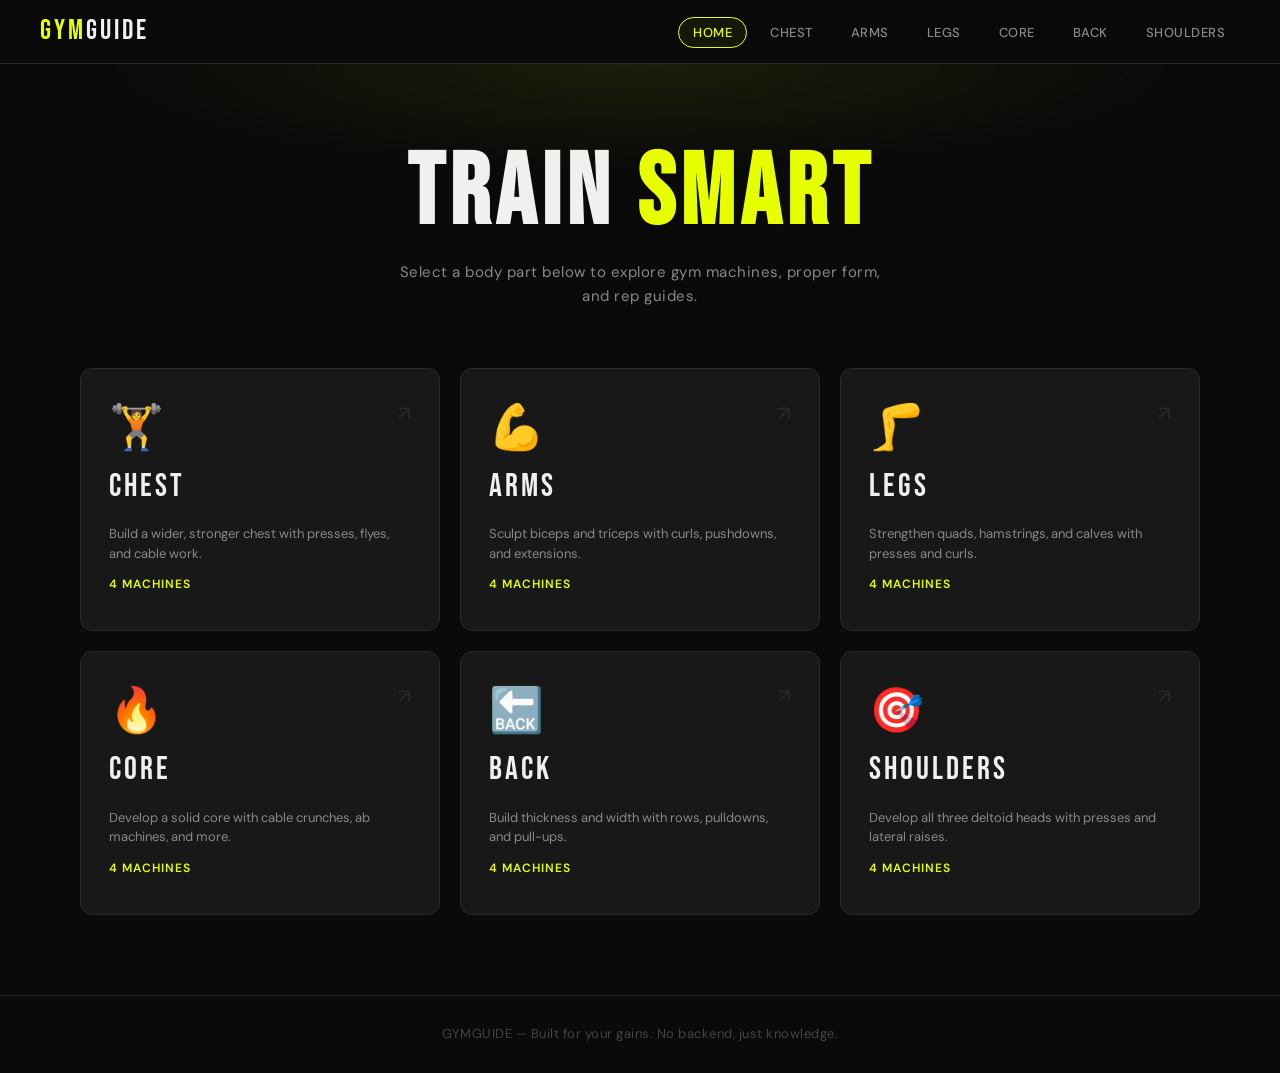
==== index.html @ eeb55a71 "initial commit" ====
<!DOCTYPE html>
<html lang="en">
<head>
  <meta charset="UTF-8" />
  <meta name="viewport" content="width=device-width, initial-scale=1.0" />
  <title>GymGuide — Your Complete Workout Reference</title>
  <link rel="stylesheet" href="css/style.css" />
</head>
<body>

  <!-- NAVBAR -->
  <nav>
    <a href="index.html" class="nav-logo">GYM<span>GUIDE</span></a>
    <ul class="nav-links">
      <li><a href="index.html">Home</a></li>
      <li><a href="pages/chest.html">Chest</a></li>
      <li><a href="pages/arms.html">Arms</a></li>
      <li><a href="pages/legs.html">Legs</a></li>
      <li><a href="pages/core.html">Core</a></li>
      <li><a href="pages/back.html">Back</a></li>
      <li><a href="pages/shoulders.html">Shoulders</a></li>
    </ul>
  </nav>

  <!-- HERO -->
  <section class="page-hero">
    <h1>TRAIN <span>SMART</span></h1>
    <p>Select a body part below to explore gym machines, proper form, and rep guides.</p>
  </section>

  <!-- BODY PART CARDS -->
  <main class="bodypart-grid">

    <a href="pages/chest.html" class="bodypart-card fade-up">
      <div class="card-icon">🏋️</div>
      <div class="card-label">CHEST</div>
      <div class="card-desc">Build a wider, stronger chest with presses, flyes, and cable work.</div>
      <div class="card-count">4 Machines</div>
      <div class="card-arrow">↗</div>
    </a>

    <a href="pages/arms.html" class="bodypart-card fade-up">
      <div class="card-icon">💪</div>
      <div class="card-label">ARMS</div>
      <div class="card-desc">Sculpt biceps and triceps with curls, pushdowns, and extensions.</div>
      <div class="card-count">4 Machines</div>
      <div class="card-arrow">↗</div>
    </a>

    <a href="pages/legs.html" class="bodypart-card fade-up">
      <div class="card-icon">🦵</div>
      <div class="card-label">LEGS</div>
      <div class="card-desc">Strengthen quads, hamstrings, and calves with presses and curls.</div>
      <div class="card-count">4 Machines</div>
      <div class="card-arrow">↗</div>
    </a>

    <a href="pages/core.html" class="bodypart-card fade-up">
      <div class="card-icon">🔥</div>
      <div class="card-label">CORE</div>
      <div class="card-desc">Develop a solid core with cable crunches, ab machines, and more.</div>
      <div class="card-count">4 Machines</div>
      <div class="card-arrow">↗</div>
    </a>

    <a href="pages/back.html" class="bodypart-card fade-up">
      <div class="card-icon">🔙</div>
      <div class="card-label">BACK</div>
      <div class="card-desc">Build thickness and width with rows, pulldowns, and pull-ups.</div>
      <div class="card-count">4 Machines</div>
      <div class="card-arrow">↗</div>
    </a>

    <a href="pages/shoulders.html" class="bodypart-card fade-up">
      <div class="card-icon">🎯</div>
      <div class="card-label">SHOULDERS</div>
      <div class="card-desc">Develop all three deltoid heads with presses and lateral raises.</div>
      <div class="card-count">4 Machines</div>
      <div class="card-arrow">↗</div>
    </a>

  </main>

  <footer>
    <p>GYMGUIDE &mdash; Built for your gains. No backend, just knowledge.</p>
  </footer>

  <script src="js/navigation.js"></script>
</body>
</html>
---- css/style.css ----
@import url('https://fonts.googleapis.com/css2?family=Bebas+Neue&family=DM+Sans:wght@300;400;500;600&display=swap');

:root {
  --black: #0a0a0a;
  --dark: #111111;
  --card-bg: #181818;
  --accent: #e8ff00;
  --accent2: #ff4d1c;
  --text: #f0f0f0;
  --muted: #888;
  --border: #2a2a2a;
  --radius: 12px;
  --transition: 0.25s ease;
}

*, *::before, *::after { box-sizing: border-box; margin: 0; padding: 0; }

html { scroll-behavior: smooth; }

body {
  background: var(--black);
  color: var(--text);
  font-family: 'DM Sans', sans-serif;
  font-size: 16px;
  line-height: 1.6;
  min-height: 100vh;
}

/* ── NAVBAR ── */
nav {
  position: sticky;
  top: 0;
  z-index: 100;
  background: rgba(10,10,10,0.92);
  backdrop-filter: blur(12px);
  border-bottom: 1px solid var(--border);
  padding: 0 40px;
  height: 64px;
  display: flex;
  align-items: center;
  justify-content: space-between;
}

.nav-logo {
  font-family: 'Bebas Neue', sans-serif;
  font-size: 28px;
  letter-spacing: 3px;
  color: var(--accent);
  text-decoration: none;
}

.nav-logo span { color: var(--text); }

.nav-links {
  display: flex;
  gap: 8px;
  list-style: none;
}

.nav-links a {
  color: var(--muted);
  text-decoration: none;
  font-size: 13px;
  font-weight: 500;
  letter-spacing: 0.5px;
  padding: 6px 14px;
  border-radius: 20px;
  border: 1px solid transparent;
  transition: all var(--transition);
  text-transform: uppercase;
}

.nav-links a:hover,
.nav-links a.active {
  color: var(--accent);
  border-color: var(--accent);
  background: rgba(232,255,0,0.06);
}

/* ── HERO / PAGE HEADER ── */
.page-hero {
  padding: 80px 40px 60px;
  text-align: center;
  position: relative;
  overflow: hidden;
}

.page-hero::before {
  content: '';
  position: absolute;
  inset: 0;
  background: radial-gradient(ellipse 60% 50% at 50% 0%, rgba(232,255,0,0.08) 0%, transparent 70%);
  pointer-events: none;
}

.page-hero h1 {
  font-family: 'Bebas Neue', sans-serif;
  font-size: clamp(56px, 10vw, 100px);
  letter-spacing: 6px;
  line-height: 1;
  color: var(--text);
}

.page-hero h1 span { color: var(--accent); }

.page-hero p {
  margin-top: 16px;
  color: var(--muted);
  font-size: 15px;
  letter-spacing: 0.5px;
  max-width: 500px;
  margin-inline: auto;
}

/* ── BODY PART GRID (Home) ── */
.bodypart-grid {
  display: grid;
  grid-template-columns: repeat(auto-fit, minmax(280px, 1fr));
  gap: 20px;
  padding: 0 40px 80px;
  max-width: 1200px;
  margin: 0 auto;
}

.bodypart-card {
  background: var(--card-bg);
  border: 1px solid var(--border);
  border-radius: var(--radius);
  padding: 36px 28px;
  cursor: pointer;
  text-decoration: none;
  color: var(--text);
  display: flex;
  flex-direction: column;
  gap: 12px;
  position: relative;
  overflow: hidden;
  transition: all var(--transition);
}

.bodypart-card::before {
  content: '';
  position: absolute;
  top: 0; left: 0; right: 0;
  height: 3px;
  background: var(--accent);
  transform: scaleX(0);
  transform-origin: left;
  transition: transform var(--transition);
}

.bodypart-card:hover {
  border-color: rgba(232,255,0,0.3);
  transform: translateY(-4px);
  box-shadow: 0 20px 40px rgba(0,0,0,0.4), 0 0 0 1px rgba(232,255,0,0.1);
}

.bodypart-card:hover::before { transform: scaleX(1); }

.bodypart-card .card-icon {
  font-size: 44px;
  line-height: 1;
}

.bodypart-card .card-label {
  font-family: 'Bebas Neue', sans-serif;
  font-size: 32px;
  letter-spacing: 3px;
  color: var(--text);
}

.bodypart-card .card-desc {
  font-size: 13px;
  color: var(--muted);
  line-height: 1.5;
}

.bodypart-card .card-count {
  margin-top: auto;
  font-size: 12px;
  font-weight: 600;
  color: var(--accent);
  letter-spacing: 1px;
  text-transform: uppercase;
}

.bodypart-card .card-arrow {
  position: absolute;
  top: 28px; right: 28px;
  font-size: 20px;
  color: var(--border);
  transition: all var(--transition);
}

.bodypart-card:hover .card-arrow {
  color: var(--accent);
  transform: translate(4px, -4px);
}

/* ── EQUIPMENT PAGE ── */
.equipment-header {
  padding: 50px 40px 30px;
  max-width: 1200px;
  margin: 0 auto;
}

.back-btn {
  display: inline-flex;
  align-items: center;
  gap: 8px;
  color: var(--muted);
  text-decoration: none;
  font-size: 13px;
  font-weight: 500;
  letter-spacing: 0.5px;
  text-transform: uppercase;
  transition: color var(--transition);
  margin-bottom: 32px;
}

.back-btn:hover { color: var(--accent); }
.back-btn svg { transition: transform var(--transition); }
.back-btn:hover svg { transform: translateX(-4px); }

.section-tag {
  display: inline-block;
  background: var(--accent);
  color: var(--black);
  font-size: 11px;
  font-weight: 600;
  letter-spacing: 2px;
  text-transform: uppercase;
  padding: 4px 12px;
  border-radius: 20px;
  margin-bottom: 16px;
}

.section-title {
  font-family: 'Bebas Neue', sans-serif;
  font-size: clamp(40px, 7vw, 72px);
  letter-spacing: 4px;
  line-height: 1;
}

/* ── EQUIPMENT CARDS GRID ── */
.equipment-grid {
  display: grid;
  grid-template-columns: repeat(auto-fit, minmax(340px, 1fr));
  gap: 24px;
  padding: 0 40px 80px;
  max-width: 1200px;
  margin: 0 auto;
}

.equipment-card {
  background: var(--card-bg);
  border: 1px solid var(--border);
  border-radius: var(--radius);
  overflow: hidden;
  transition: all var(--transition);
}

.equipment-card:hover {
  border-color: rgba(232,255,0,0.25);
  transform: translateY(-3px);
  box-shadow: 0 16px 40px rgba(0,0,0,0.5);
}

.eq-image {
  width: 100%;
  aspect-ratio: 4/3;
  object-fit: cover;
  display: block;
  background: #222;
}

/* Placeholder when no image */
.eq-image-placeholder {
  width: 100%;
  aspect-ratio: 4/3;
  background: linear-gradient(135deg, #1a1a1a 0%, #222 50%, #1a1a1a 100%);
  display: flex;
  flex-direction: column;
  align-items: center;
  justify-content: center;
  gap: 12px;
  color: #333;
  font-size: 48px;
}

.eq-image-placeholder span {
  font-size: 13px;
  letter-spacing: 1px;
  text-transform: uppercase;
  color: #444;
  font-family: 'DM Sans', sans-serif;
}

.eq-body { padding: 24px; }

.eq-name {
  font-family: 'Bebas Neue', sans-serif;
  font-size: 26px;
  letter-spacing: 2px;
  margin-bottom: 6px;
}

.eq-target {
  font-size: 11px;
  color: var(--accent);
  text-transform: uppercase;
  letter-spacing: 1.5px;
  font-weight: 600;
  margin-bottom: 16px;
}

.eq-divider {
  height: 1px;
  background: var(--border);
  margin-bottom: 16px;
}

.eq-steps-label {
  font-size: 11px;
  text-transform: uppercase;
  letter-spacing: 2px;
  color: var(--muted);
  margin-bottom: 12px;
  font-weight: 600;
}

.eq-steps {
  list-style: none;
  display: flex;
  flex-direction: column;
  gap: 8px;
}

.eq-steps li {
  display: flex;
  gap: 12px;
  font-size: 14px;
  color: #ccc;
  line-height: 1.5;
}

.eq-steps li .step-num {
  flex-shrink: 0;
  width: 22px;
  height: 22px;
  background: rgba(232,255,0,0.12);
  color: var(--accent);
  border-radius: 50%;
  font-size: 11px;
  font-weight: 600;
  display: flex;
  align-items: center;
  justify-content: center;
  margin-top: 1px;
}

.eq-reps {
  margin-top: 20px;
  padding: 14px 16px;
  background: rgba(232,255,0,0.05);
  border: 1px solid rgba(232,255,0,0.15);
  border-radius: 8px;
  display: flex;
  align-items: center;
  justify-content: space-between;
}

.eq-reps .rep-label {
  font-size: 11px;
  text-transform: uppercase;
  letter-spacing: 1.5px;
  color: var(--muted);
  font-weight: 600;
}

.eq-reps .rep-value {
  font-family: 'Bebas Neue', sans-serif;
  font-size: 22px;
  letter-spacing: 2px;
  color: var(--accent);
}

/* ── FOOTER ── */
footer {
  border-top: 1px solid var(--border);
  padding: 28px 40px;
  text-align: center;
  font-size: 13px;
  color: #444;
  letter-spacing: 0.5px;
}

/* ── RESPONSIVE ── */
@media (max-width: 768px) {
  nav { padding: 0 20px; }
  .nav-links { display: none; }
  .page-hero { padding: 50px 20px 40px; }
  .bodypart-grid { padding: 0 20px 60px; grid-template-columns: 1fr 1fr; }
  .equipment-grid { padding: 0 20px 60px; grid-template-columns: 1fr; }
  .equipment-header { padding: 30px 20px 20px; }
}

@media (max-width: 480px) {
  .bodypart-grid { grid-template-columns: 1fr; }
}

/* ── ANIMATIONS ── */
@keyframes fadeUp {
  from { opacity: 0; transform: translateY(24px); }
  to   { opacity: 1; transform: translateY(0); }
}

.fade-up {
  opacity: 0;
  animation: fadeUp 0.5s ease forwards;
}

.fade-up:nth-child(1) { animation-delay: 0.05s; }
.fade-up:nth-child(2) { animation-delay: 0.10s; }
.fade-up:nth-child(3) { animation-delay: 0.15s; }
.fade-up:nth-child(4) { animation-delay: 0.20s; }
.fade-up:nth-child(5) { animation-delay: 0.25s; }
.fade-up:nth-child(6) { animation-delay: 0.30s; }
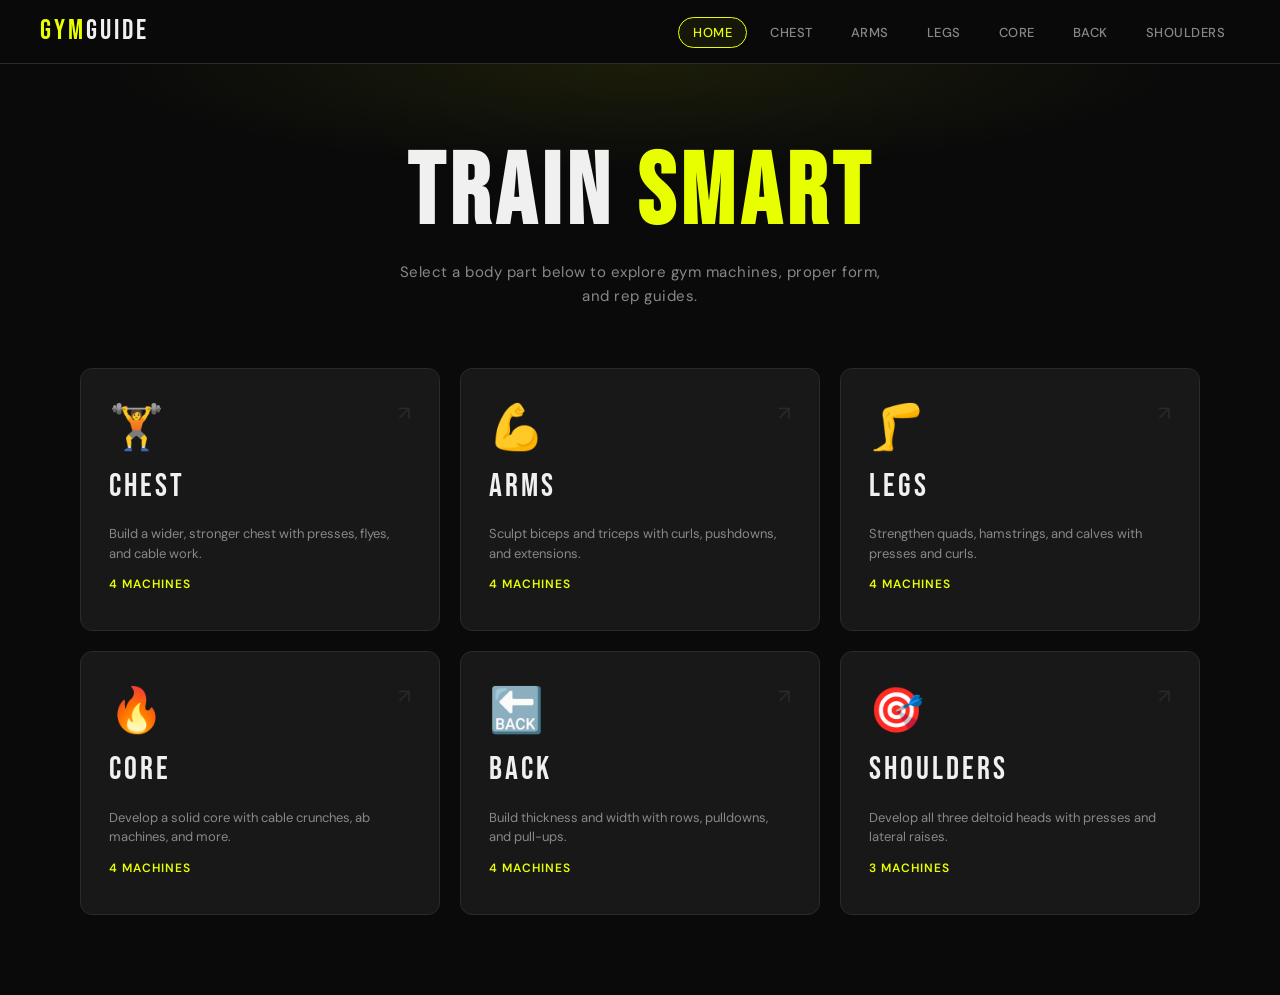
==== commit 1af41b30: "added images" ====
--- a/index.html
+++ b/index.html
@@ -75,15 +75,13 @@
       <div class="card-icon">🎯</div>
       <div class="card-label">SHOULDERS</div>
       <div class="card-desc">Develop all three deltoid heads with presses and lateral raises.</div>
-      <div class="card-count">4 Machines</div>
+      <div class="card-count">3 Machines</div>
       <div class="card-arrow">↗</div>
     </a>
 
   </main>
 
-  <footer>
-    <p>GYMGUIDE &mdash; Built for your gains. No backend, just knowledge.</p>
-  </footer>
+
 
   <script src="js/navigation.js"></script>
 </body>
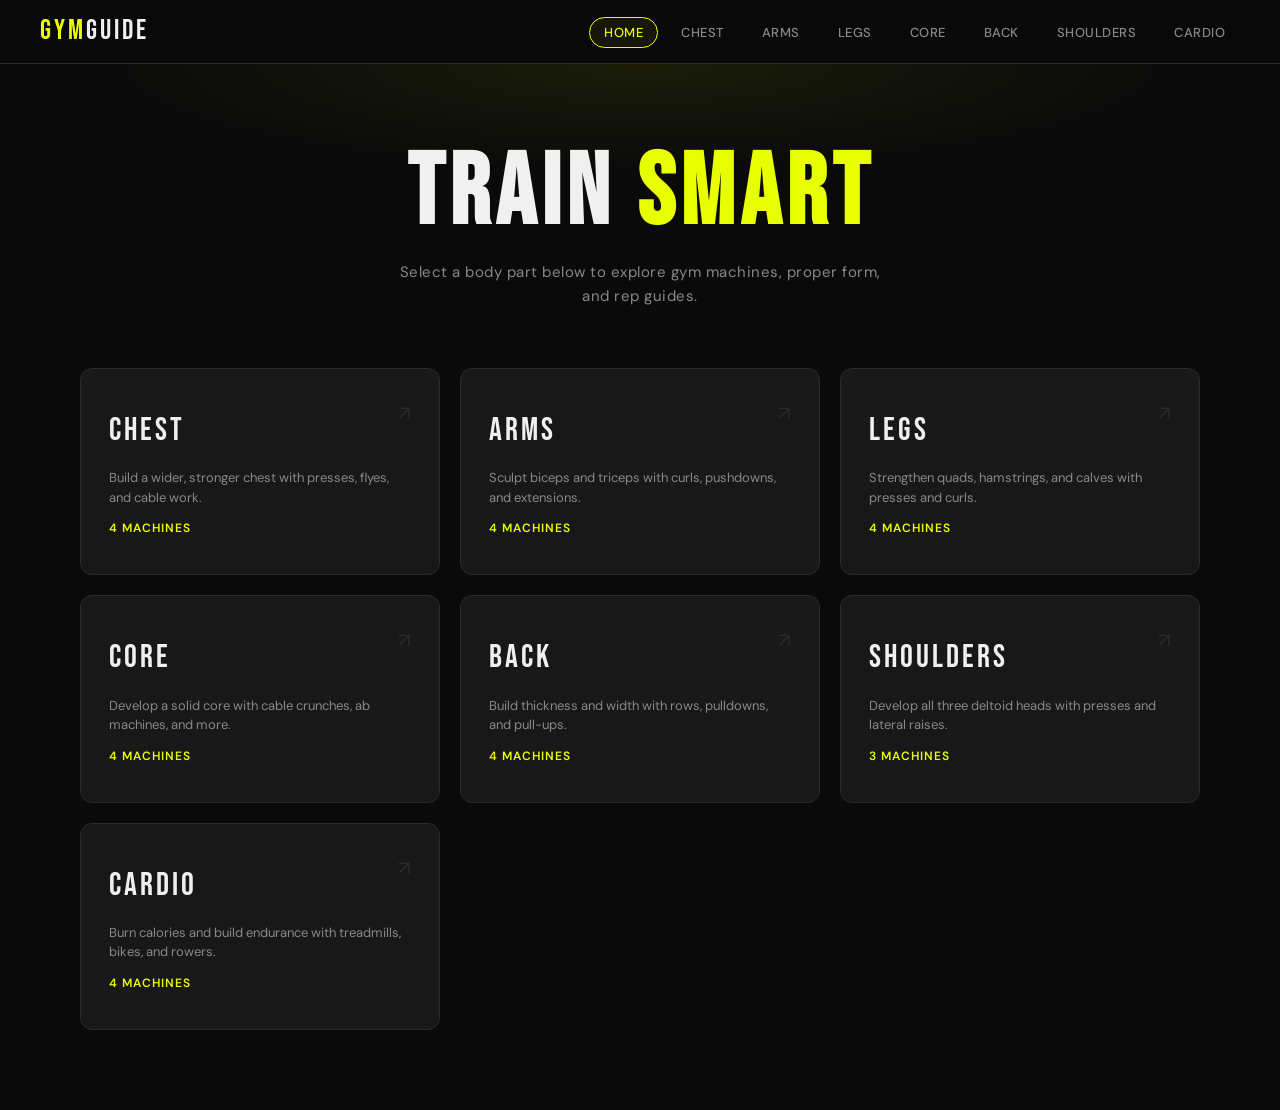
==== commit 1a2826df: "Added cardio page and updated workout pages" ====
--- a/index.html
+++ b/index.html
@@ -19,6 +19,7 @@
       <li><a href="pages/core.html">Core</a></li>
       <li><a href="pages/back.html">Back</a></li>
       <li><a href="pages/shoulders.html">Shoulders</a></li>
+      <li><a href="pages/cardio.html">Cardio</a></li>
     </ul>
   </nav>
 
@@ -30,9 +31,9 @@
 
   <!-- BODY PART CARDS -->
   <main class="bodypart-grid">
+    
 
     <a href="pages/chest.html" class="bodypart-card fade-up">
-      <div class="card-icon">🏋️</div>
       <div class="card-label">CHEST</div>
       <div class="card-desc">Build a wider, stronger chest with presses, flyes, and cable work.</div>
       <div class="card-count">4 Machines</div>
@@ -40,7 +41,6 @@
     </a>
 
     <a href="pages/arms.html" class="bodypart-card fade-up">
-      <div class="card-icon">💪</div>
       <div class="card-label">ARMS</div>
       <div class="card-desc">Sculpt biceps and triceps with curls, pushdowns, and extensions.</div>
       <div class="card-count">4 Machines</div>
@@ -48,7 +48,6 @@
     </a>
 
     <a href="pages/legs.html" class="bodypart-card fade-up">
-      <div class="card-icon">🦵</div>
       <div class="card-label">LEGS</div>
       <div class="card-desc">Strengthen quads, hamstrings, and calves with presses and curls.</div>
       <div class="card-count">4 Machines</div>
@@ -56,7 +55,6 @@
     </a>
 
     <a href="pages/core.html" class="bodypart-card fade-up">
-      <div class="card-icon">🔥</div>
       <div class="card-label">CORE</div>
       <div class="card-desc">Develop a solid core with cable crunches, ab machines, and more.</div>
       <div class="card-count">4 Machines</div>
@@ -64,7 +62,6 @@
     </a>
 
     <a href="pages/back.html" class="bodypart-card fade-up">
-      <div class="card-icon">🔙</div>
       <div class="card-label">BACK</div>
       <div class="card-desc">Build thickness and width with rows, pulldowns, and pull-ups.</div>
       <div class="card-count">4 Machines</div>
@@ -72,11 +69,18 @@
     </a>
 
     <a href="pages/shoulders.html" class="bodypart-card fade-up">
-      <div class="card-icon">🎯</div>
       <div class="card-label">SHOULDERS</div>
       <div class="card-desc">Develop all three deltoid heads with presses and lateral raises.</div>
       <div class="card-count">3 Machines</div>
       <div class="card-arrow">↗</div>
+
+      <a href="pages/cardio.html" class="bodypart-card fade-up">
+  <div class="card-label">CARDIO</div>
+  <div class="card-desc">Burn calories and build endurance with treadmills, bikes, and rowers.</div>
+  <div class="card-count">4 Machines</div>
+  <div class="card-arrow">↗</div>
+     </a>
+
     </a>
 
   </main>
--- a/css/style.css
+++ b/css/style.css
@@ -268,7 +268,7 @@
 
 .eq-image {
   width: 100%;
-  aspect-ratio: 4/3;
+  aspect-ratio: 1/1;
   object-fit: cover;
   display: block;
   background: #222;
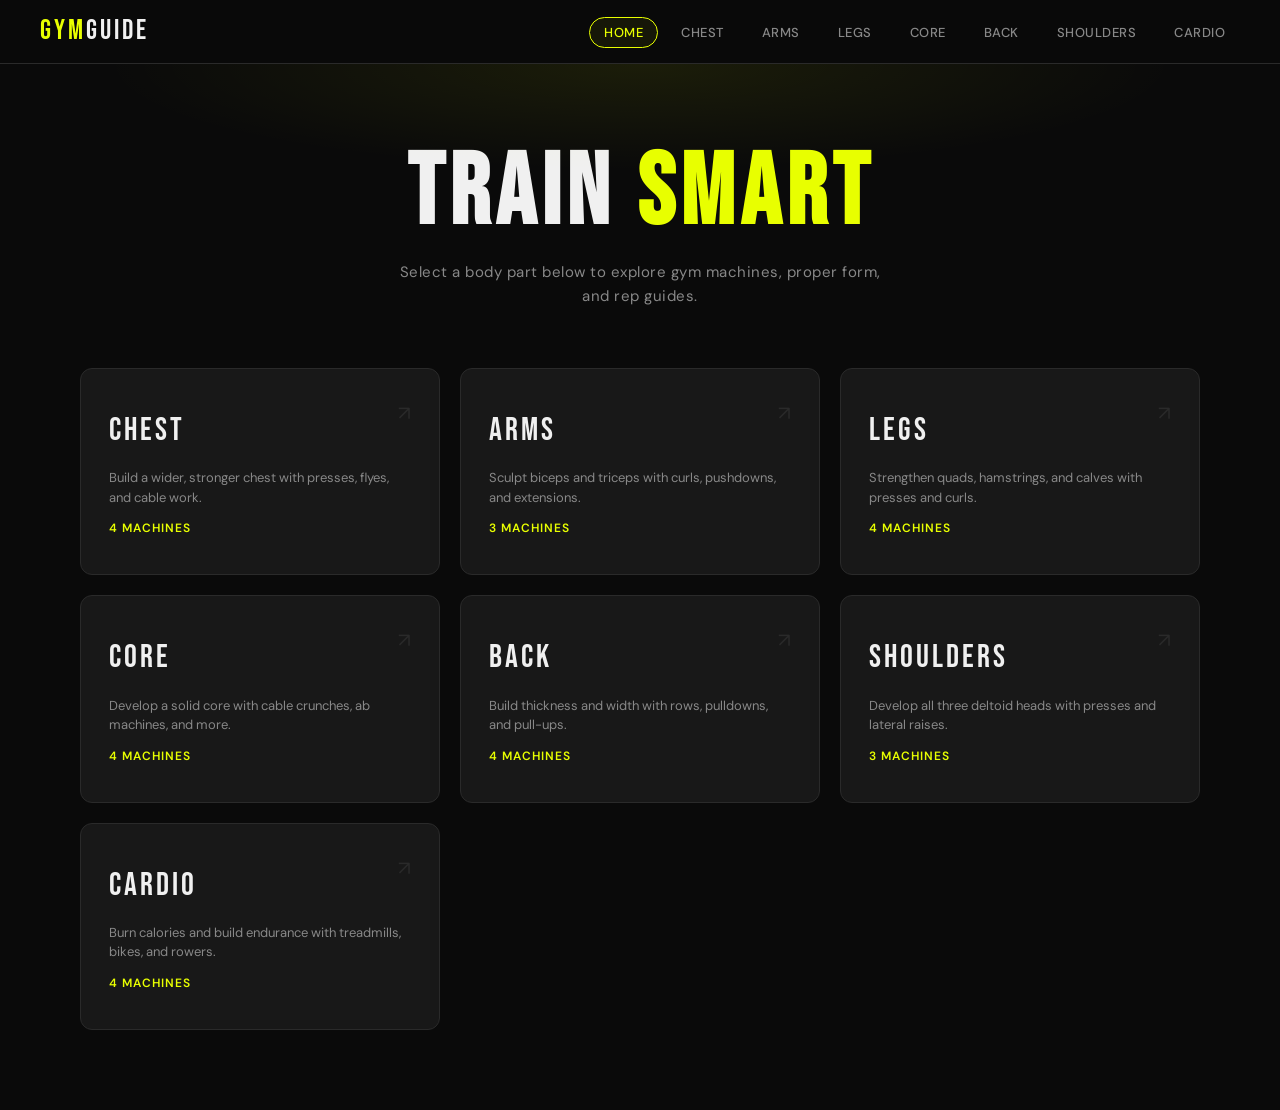
==== commit f93823a2: "changed number of machines in arms from 4 to 3" ====
--- a/index.html
+++ b/index.html
@@ -43,7 +43,7 @@
     <a href="pages/arms.html" class="bodypart-card fade-up">
       <div class="card-label">ARMS</div>
       <div class="card-desc">Sculpt biceps and triceps with curls, pushdowns, and extensions.</div>
-      <div class="card-count">4 Machines</div>
+      <div class="card-count">3 Machines</div>
       <div class="card-arrow">↗</div>
     </a>
 
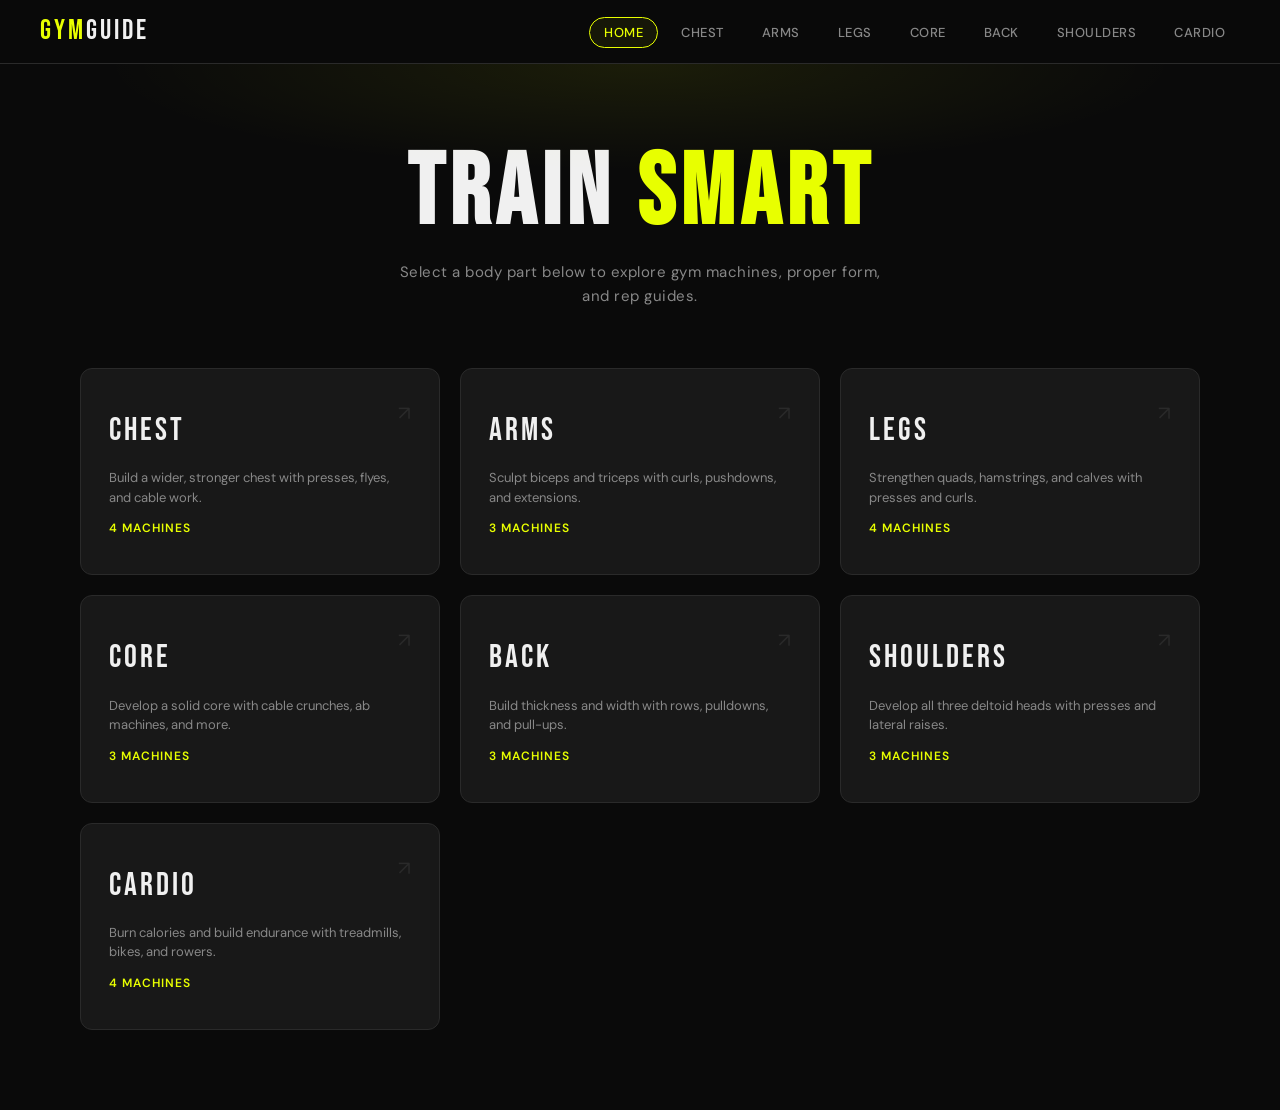
==== commit ac7ec949: "did the changed" ====
--- a/index.html
+++ b/index.html
@@ -57,14 +57,14 @@
     <a href="pages/core.html" class="bodypart-card fade-up">
       <div class="card-label">CORE</div>
       <div class="card-desc">Develop a solid core with cable crunches, ab machines, and more.</div>
-      <div class="card-count">4 Machines</div>
+      <div class="card-count">3 Machines</div>
       <div class="card-arrow">↗</div>
     </a>
 
     <a href="pages/back.html" class="bodypart-card fade-up">
       <div class="card-label">BACK</div>
       <div class="card-desc">Build thickness and width with rows, pulldowns, and pull-ups.</div>
-      <div class="card-count">4 Machines</div>
+      <div class="card-count">3 Machines</div>
       <div class="card-arrow">↗</div>
     </a>
 
